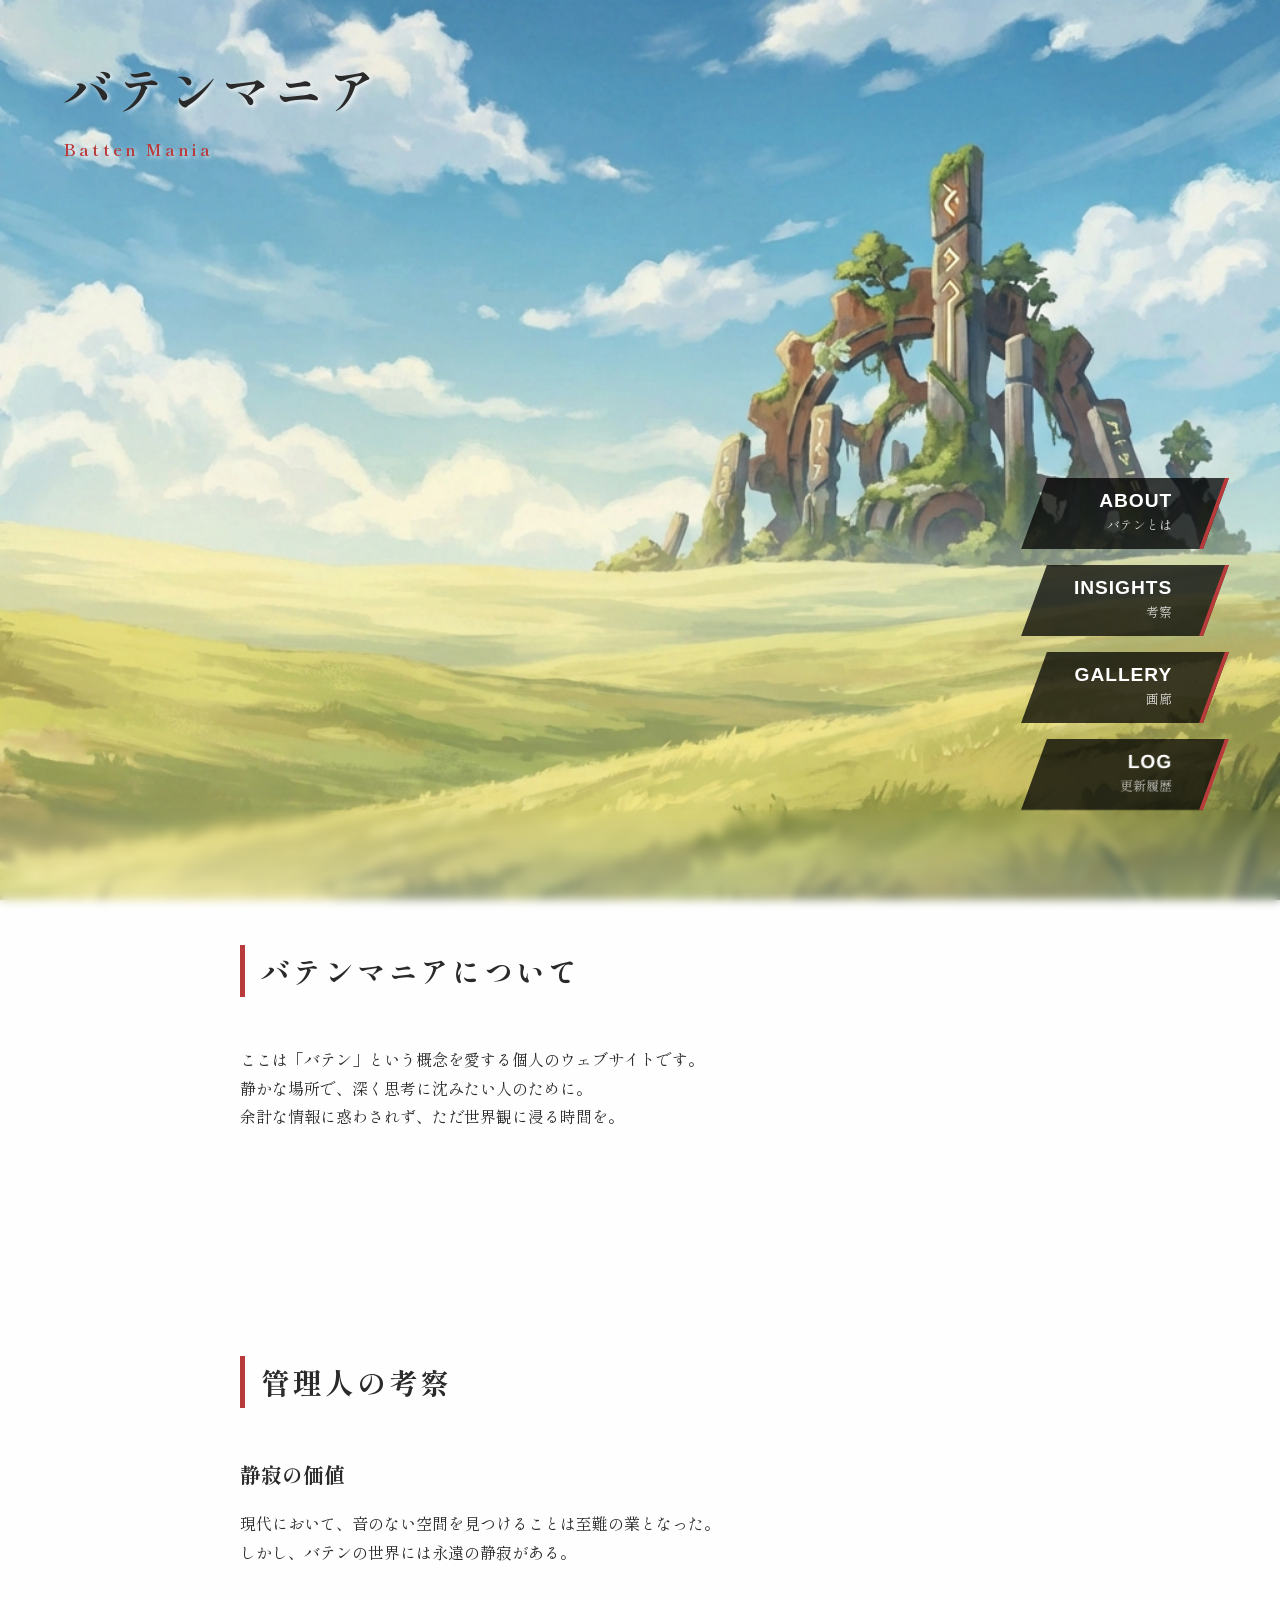
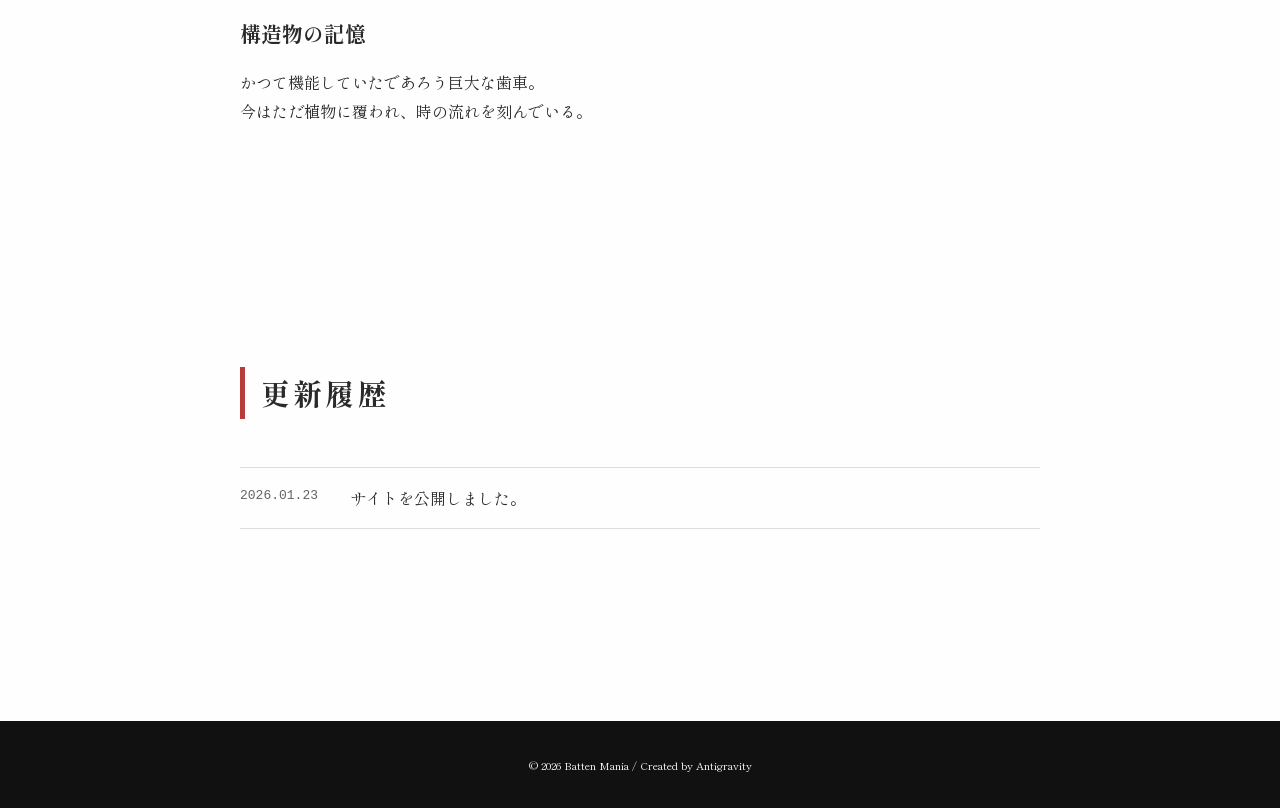
==== index.html @ ae15a0ea "Add files via upload" ====
<!DOCTYPE html>
<html lang="ja">
<head>
    <meta charset="UTF-8">
    <meta name="viewport" content="width=device-width, initial-scale=1.0">
    <title>バテンマニア | Batten Mania</title>
    <meta name="description" content="バテンマニア - 趣味と考察の個人サイト">
    <link rel="stylesheet" href="css/style.css">
    <link rel="preconnect" href="https://fonts.googleapis.com">
    <link rel="preconnect" href="https://fonts.gstatic.com" crossorigin>
    <link href="https://fonts.googleapis.com/css2?family=Shippori+Mincho:wght@400;700&display=swap" rel="stylesheet">
</head>
<body>

    <div class="background-layer"></div>

    <header class="site-header">
        <h1 class="site-title">バテンマニア</h1>
        <p class="site-subtitle">Batten Mania</p>
    </header>

    <main>
        <section id="hero" class="hero-section">
            <div class="hero-image-container">
                <img src="images/hero.png" alt="Batten Mania Hero Landscape" class="hero-image">
            </div>
            
            <nav class="slant-nav">
                <ul>
                    <li><a href="#about"><span class="nav-en">ABOUT</span><span class="nav-jp">バテンとは</span></a></li>
                    <li><a href="#insights"><span class="nav-en">INSIGHTS</span><span class="nav-jp">考察</span></a></li>
                    <li><a href="#gallery"><span class="nav-en">GALLERY</span><span class="nav-jp">画廊</span></a></li>
                    <li><a href="#log"><span class="nav-en">LOG</span><span class="nav-jp">更新履歴</span></a></li>
                </ul>
            </nav>
        </section>

        <section id="about" class="content-section">
            <div class="container">
                <h2>バテンマニアについて</h2>
                <p>
                    ここは「バテン」という概念を愛する個人のウェブサイトです。<br>
                    静かな場所で、深く思考に沈みたい人のために。<br>
                    余計な情報に惑わされず、ただ世界観に浸る時間を。
                </p>
            </div>
        </section>

        <section id="insights" class="content-section">
            <div class="container">
                <h2>管理人の考察</h2>
                <article>
                    <h3>静寂の価値</h3>
                    <p>現代において、音のない空間を見つけることは至難の業となった。<br>しかし、バテンの世界には永遠の静寂がある。</p>
                </article>
                <article>
                    <h3>構造物の記憶</h3>
                    <p>かつて機能していたであろう巨大な歯車。<br>今はただ植物に覆われ、時の流れを刻んでいる。</p>
                </article>
            </div>
        </section>

        <section id="log" class="content-section">
            <div class="container">
                <h2>更新履歴</h2>
                <ul class="log-list">
                    <li><span class="date">2026.01.23</span> <span class="text">サイトを公開しました。</span></li>
                </ul>
            </div>
        </section>
    </main>

    <footer class="site-footer">
        <small>&copy; 2026 Batten Mania / Created by Antigravity</small>
    </footer>

    <script src="js/main.js"></script>
</body>
</html>
---- css/style.css ----
/* Base Reset & Variables */
:root {
    --font-main: 'Shippori Mincho', 'Yu Mincho', serif;
    --color-bg: #fdfdfd;
    --color-text: #2a2a2a;
    --color-accent: #b93a3a;
    /* Muted Red */
    --color-nav-bg: rgba(0, 0, 0, 0.75);
    --color-nav-text: #fff;
    --hero-overlay: rgba(0, 0, 0, 0.1);
}

* {
    box-sizing: border-box;
    margin: 0;
    padding: 0;
}

body {
    font-family: var(--font-main);
    background-color: transparent;
    /* Changed to show fixed background */
    color: var(--color-text);
    line-height: 1.8;
    overflow-x: hidden;
    opacity: 0;
    /* JS Fade-in */
    transition: opacity 1.5s ease-out;
}

body.loaded {
    opacity: 1;
}

a {
    text-decoration: none;
    color: inherit;
    transition: color 0.3s;
}

/* Background Texture */
.background-layer {
    position: fixed;
    top: 0;
    left: 0;
    width: 100vw;
    height: 100vh;
    background-image: url("data:image/svg+xml,%3Csvg viewBox='0 0 200 200' xmlns='http://www.w3.org/2000/svg'%3E%3Cfilter id='noiseFilter'%3E%3CfeTurbulence type='fractalNoise' baseFrequency='0.65' numOctaves='3' stitchTiles='stitch'/%3E%3C/filter%3E%3Crect width='100%25' height='100%25' filter='url(%23noiseFilter)' opacity='0.05'/%3E%3C/svg%3E");
    pointer-events: none;
    z-index: -1;
}

/* Header (Title Overlay) */
.site-header {
    position: absolute;
    top: 5vh;
    left: 5vw;
    z-index: 10;
    text-shadow: 2px 2px 4px rgba(255, 255, 255, 0.8);
}

.site-title {
    font-size: 3rem;
    font-weight: 700;
    letter-spacing: 0.1em;
    margin-bottom: 0.2rem;
}

.site-subtitle {
    font-size: 1rem;
    letter-spacing: 0.2em;
    color: var(--color-accent);
    font-weight: bold;
}

/* Hero Section */
.hero-section {
    position: relative;
    width: 100%;
    height: 100vh;
    overflow: hidden;
    /* Keep nav inside */
    display: flex;
    align-items: center;
    justify-content: center;
    /* Spacer for the fixed background */
    background: transparent;
}

.hero-image-container {
    position: fixed;
    /* Fixed background */
    top: 0;
    left: 0;
    width: 100%;
    height: 100%;
    z-index: -2;
    /* Behind everything */
}

.hero-image {
    width: 100%;
    height: 100%;
    object-fit: cover;
    object-position: center;
}

/* Slanted Navigation */
.slant-nav {
    position: absolute;
    bottom: 10%;
    right: 5%;
    z-index: 20;
    display: flex;
    flex-direction: column;
    align-items: flex-end;
}

.slant-nav ul {
    list-style: none;
    display: flex;
    flex-direction: column;
    gap: 1rem;
}

.slant-nav li {
    position: relative;
    transform: skewX(-20deg);
    /* The Slant */
    background: var(--color-nav-bg);
    padding: 0.8rem 2.5rem;
    color: var(--color-nav-text);
    text-align: right;
    border-right: 4px solid var(--color-accent);
    transition: transform 0.3s ease, background 0.3s ease, padding-right 0.3s ease;
    cursor: pointer;
}

.slant-nav li:hover {
    background: var(--color-accent);
    padding-right: 3.5rem;
}

.slant-nav a {
    display: block;
    transform: skewX(20deg);
    /* Un-slant text */
    text-align: right;
}

.nav-en {
    display: block;
    font-family: sans-serif;
    font-weight: bold;
    font-size: 1.2rem;
    letter-spacing: 0.05em;
    line-height: 1;
}

.nav-jp {
    display: block;
    font-size: 0.8rem;
    opacity: 0.8;
    margin-top: 0.2rem;
}

/* Content Sections */
.content-section {
    padding: 6rem 10%;
    min-height: 50vh;
    border-bottom: 1px solid rgba(255, 255, 255, 0.1);
    position: relative;
    z-index: 1;
    /* Glassmorphism gradient for smooth transition */
    background: linear-gradient(to bottom,
            rgba(253, 253, 253, 0) 0%,
            rgba(253, 253, 253, 0.3) 20%,
            rgba(253, 253, 253, 0.5) 100%);
    backdrop-filter: blur(5px);
    -webkit-backdrop-filter: blur(5px);
    margin-top: -10vh;
    /* Overlap slightly with hero */
    padding-top: 15vh;
}

/* Reset margin top for following sections */
.content-section+.content-section {
    margin-top: 0;
    padding-top: 6rem;
    background: rgba(253, 253, 253, 0.5);
    backdrop-filter: blur(5px);
    -webkit-backdrop-filter: blur(5px);
}

.container {
    max-width: 800px;
    margin: 0 auto;
}

h2 {
    font-size: 1.8rem;
    margin-bottom: 3rem;
    border-left: 5px solid var(--color-accent);
    padding-left: 1rem;
    letter-spacing: 0.1em;
}

article {
    margin-bottom: 3rem;
}

h3 {
    font-size: 1.3rem;
    margin-bottom: 1rem;
    font-weight: bold;
}

p {
    margin-bottom: 1.5rem;
    text-align: justify;
}

.log-list {
    list-style: none;
    border-top: 1px solid #ddd;
}

.log-list li {
    padding: 1rem 0;
    border-bottom: 1px solid #ddd;
    display: flex;
    gap: 2rem;
}

.date {
    font-family: monospace;
    color: #666;
}

/* Footer */
.site-footer {
    padding: 2rem;
    text-align: center;
    background: #111;
    color: #fff;
    font-size: 0.8rem;
}

/* Responsive */
@media (max-width: 768px) {
    .site-title {
        font-size: 2rem;
    }

    .slant-nav {
        right: 0;
        bottom: 5%;
    }

    .slant-nav li {
        padding: 0.8rem 1.5rem;
    }

    .content-section {
        padding: 4rem 5%;
    }
}
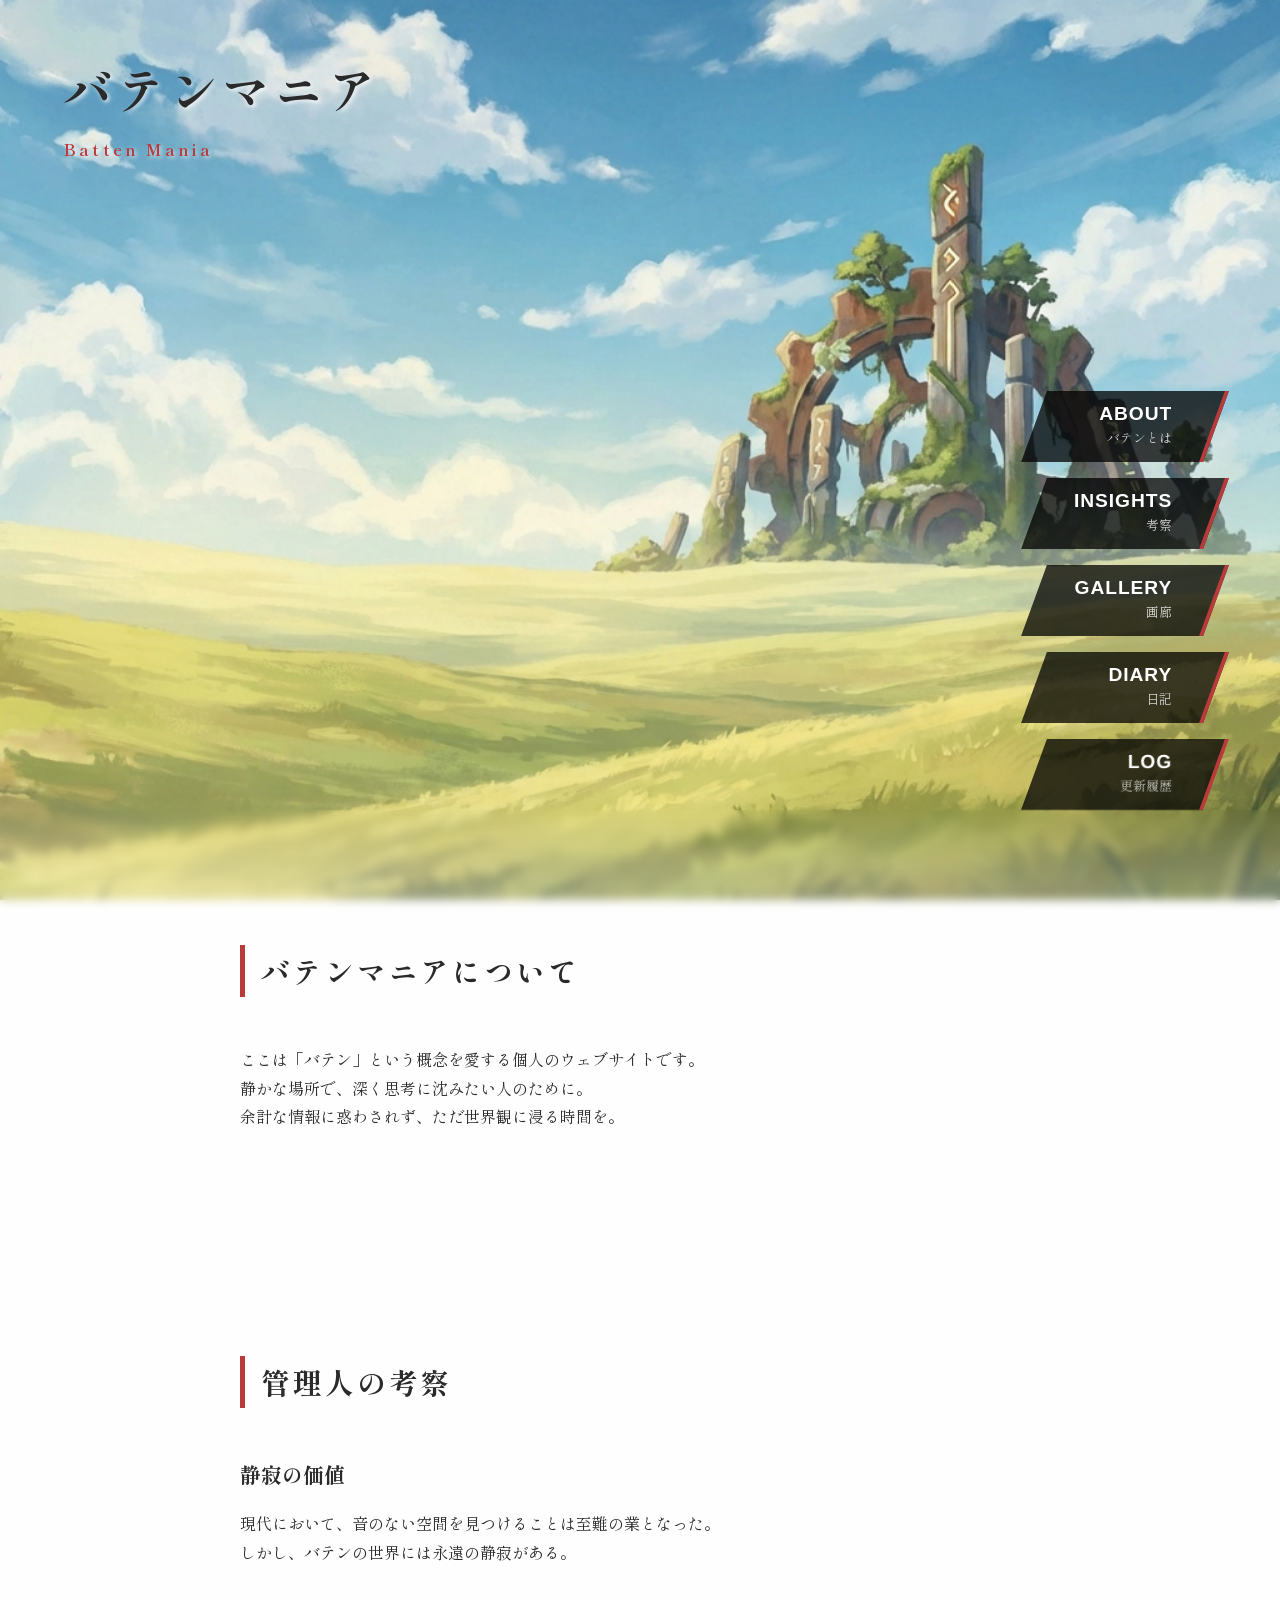
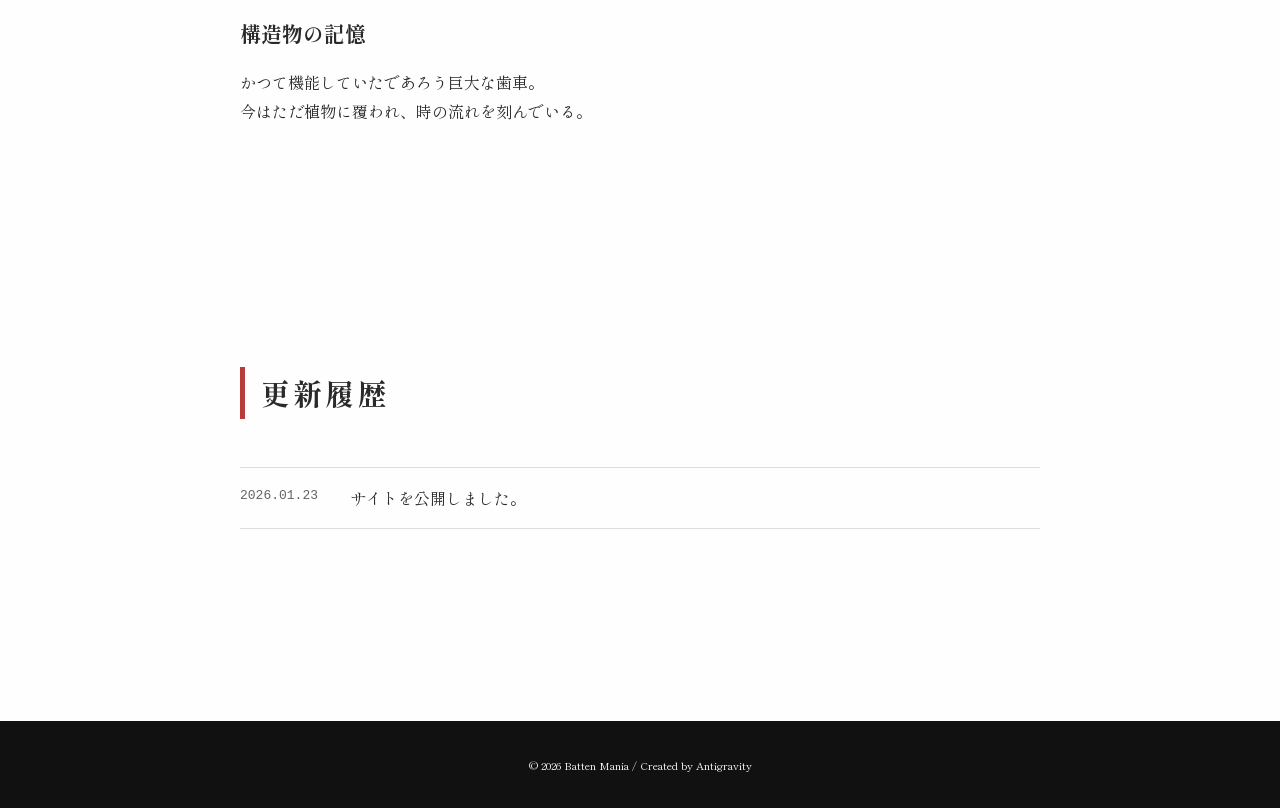
==== commit 60fd5085: "Add files via upload" ====
--- a/index.html
+++ b/index.html
@@ -1,5 +1,6 @@
 <!DOCTYPE html>
 <html lang="ja">
+
 <head>
     <meta charset="UTF-8">
     <meta name="viewport" content="width=device-width, initial-scale=1.0">
@@ -10,6 +11,7 @@
     <link rel="preconnect" href="https://fonts.gstatic.com" crossorigin>
     <link href="https://fonts.googleapis.com/css2?family=Shippori+Mincho:wght@400;700&display=swap" rel="stylesheet">
 </head>
+
 <body>
 
     <div class="background-layer"></div>
@@ -24,12 +26,13 @@
             <div class="hero-image-container">
                 <img src="images/hero.png" alt="Batten Mania Hero Landscape" class="hero-image">
             </div>
-            
+
             <nav class="slant-nav">
                 <ul>
                     <li><a href="#about"><span class="nav-en">ABOUT</span><span class="nav-jp">バテンとは</span></a></li>
                     <li><a href="#insights"><span class="nav-en">INSIGHTS</span><span class="nav-jp">考察</span></a></li>
                     <li><a href="#gallery"><span class="nav-en">GALLERY</span><span class="nav-jp">画廊</span></a></li>
+                    <li><a href="diary.html"><span class="nav-en">DIARY</span><span class="nav-jp">日記</span></a></li>
                     <li><a href="#log"><span class="nav-en">LOG</span><span class="nav-jp">更新履歴</span></a></li>
                 </ul>
             </nav>
@@ -76,4 +79,5 @@
 
     <script src="js/main.js"></script>
 </body>
-</html>
+
+</html>
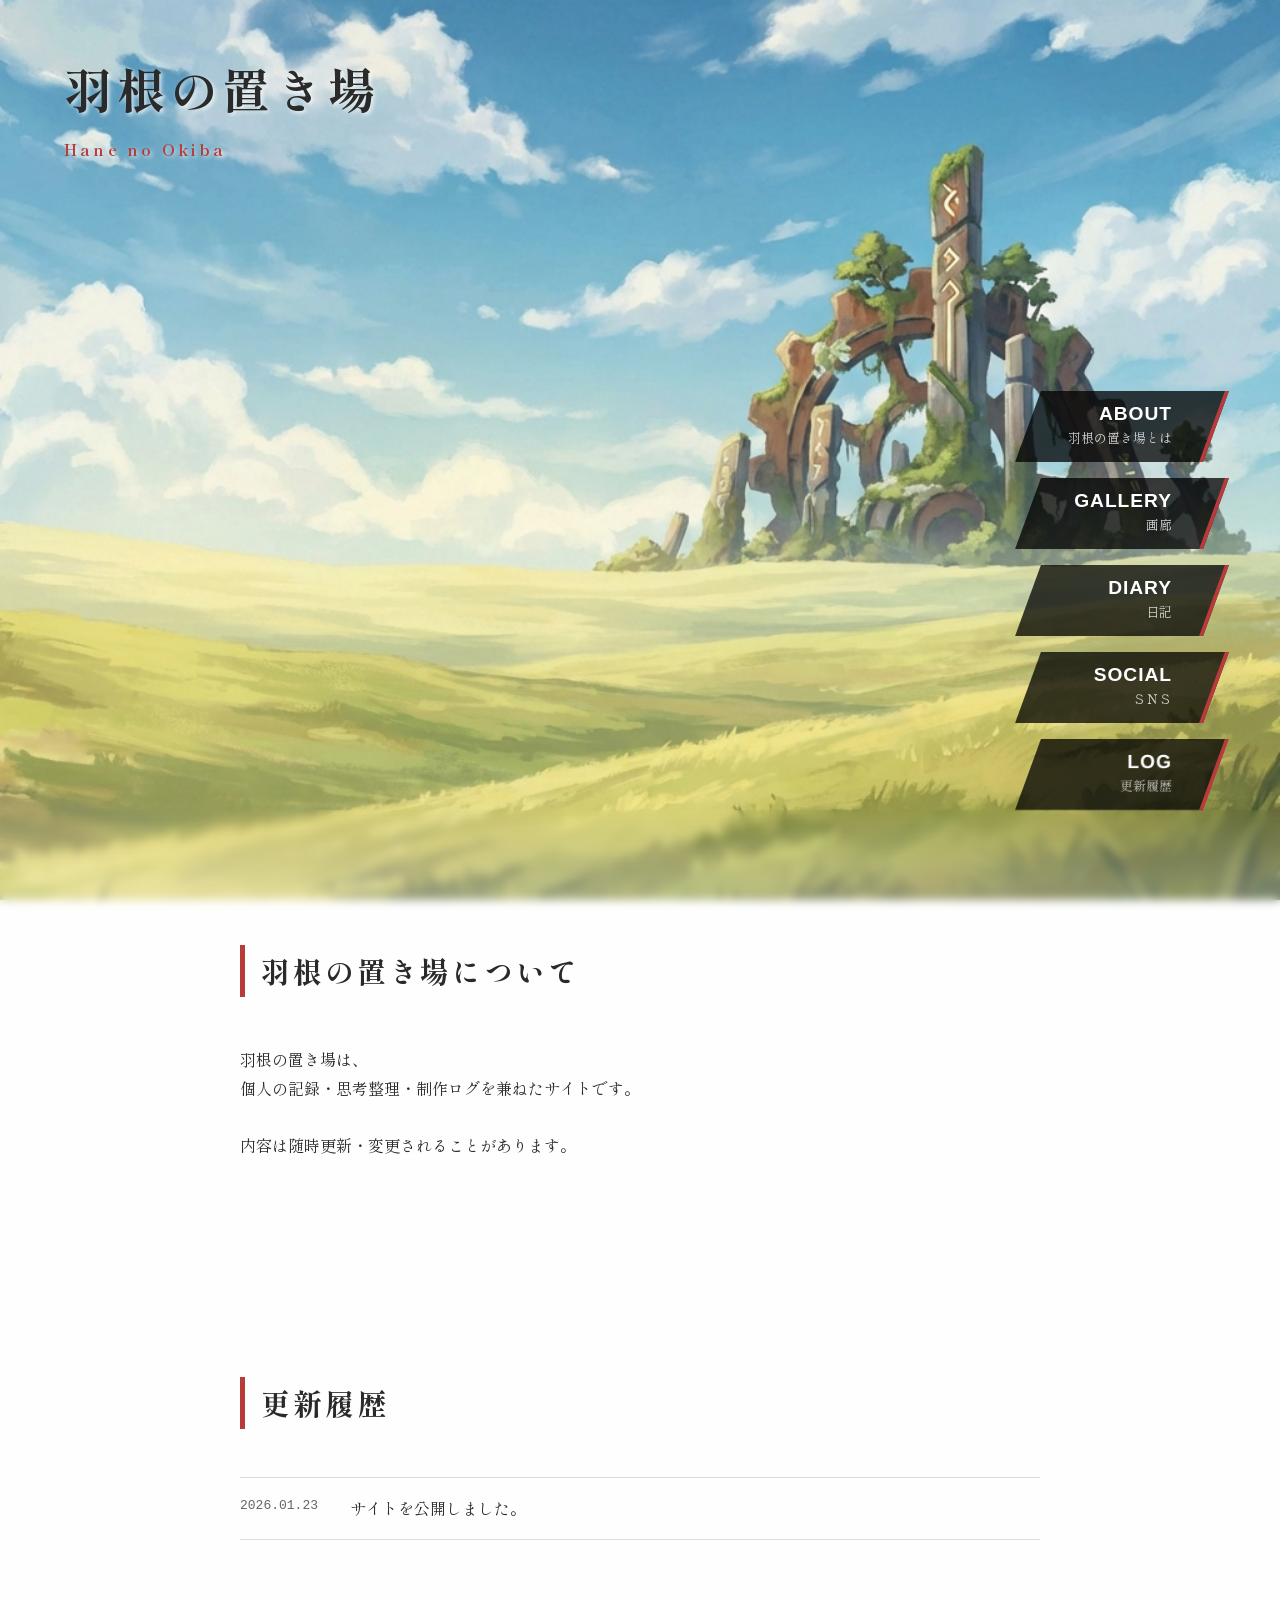
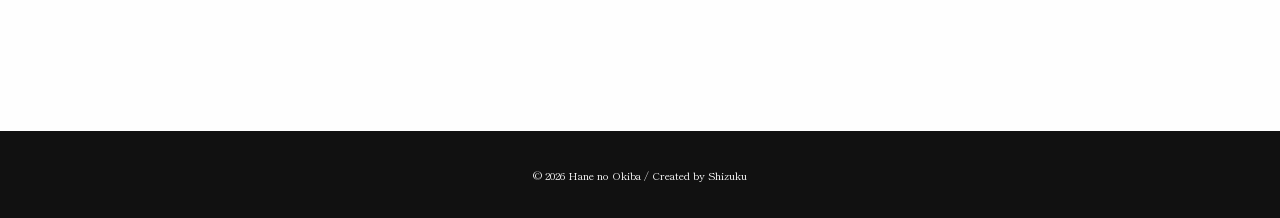
==== commit c97b5afa: "Add files via upload" ====
--- a/index.html
+++ b/index.html
@@ -4,8 +4,8 @@
 <head>
     <meta charset="UTF-8">
     <meta name="viewport" content="width=device-width, initial-scale=1.0">
-    <title>バテンマニア | Batten Mania</title>
-    <meta name="description" content="バテンマニア - 趣味と考察の個人サイト">
+    <title>羽根の置き場 | Hane no Okiba</title>
+    <meta name="description" content="羽根の置き場 - 趣味と考察の個人サイト">
     <link rel="stylesheet" href="css/style.css">
     <link rel="preconnect" href="https://fonts.googleapis.com">
     <link rel="preconnect" href="https://fonts.gstatic.com" crossorigin>
@@ -17,22 +17,22 @@
     <div class="background-layer"></div>
 
     <header class="site-header">
-        <h1 class="site-title">バテンマニア</h1>
-        <p class="site-subtitle">Batten Mania</p>
+        <h1 class="site-title">羽根の置き場</h1>
+        <p class="site-subtitle">Hane no Okiba</p>
     </header>
 
     <main>
         <section id="hero" class="hero-section">
             <div class="hero-image-container">
-                <img src="images/hero.png" alt="Batten Mania Hero Landscape" class="hero-image">
+                <img src="images/hero.png" alt="Hane no Okiba Hero Landscape" class="hero-image">
             </div>
 
             <nav class="slant-nav">
                 <ul>
-                    <li><a href="#about"><span class="nav-en">ABOUT</span><span class="nav-jp">バテンとは</span></a></li>
-                    <li><a href="#insights"><span class="nav-en">INSIGHTS</span><span class="nav-jp">考察</span></a></li>
+                    <li><a href="#about"><span class="nav-en">ABOUT</span><span class="nav-jp">羽根の置き場とは</span></a></li>
                     <li><a href="#gallery"><span class="nav-en">GALLERY</span><span class="nav-jp">画廊</span></a></li>
                     <li><a href="diary.html"><span class="nav-en">DIARY</span><span class="nav-jp">日記</span></a></li>
+                    <li><a href="social.html"><span class="nav-en">SOCIAL</span><span class="nav-jp">ＳＮＳ</span></a></li>
                     <li><a href="#log"><span class="nav-en">LOG</span><span class="nav-jp">更新履歴</span></a></li>
                 </ul>
             </nav>
@@ -40,28 +40,17 @@
 
         <section id="about" class="content-section">
             <div class="container">
-                <h2>バテンマニアについて</h2>
+                <h2>羽根の置き場について</h2>
                 <p>
-                    ここは「バテン」という概念を愛する個人のウェブサイトです。<br>
-                    静かな場所で、深く思考に沈みたい人のために。<br>
-                    余計な情報に惑わされず、ただ世界観に浸る時間を。
+                    羽根の置き場は、<br>
+                    個人の記録・思考整理・制作ログを兼ねたサイトです。<br>
+                    <br>
+                    内容は随時更新・変更されることがあります。
                 </p>
             </div>
         </section>
 
-        <section id="insights" class="content-section">
-            <div class="container">
-                <h2>管理人の考察</h2>
-                <article>
-                    <h3>静寂の価値</h3>
-                    <p>現代において、音のない空間を見つけることは至難の業となった。<br>しかし、バテンの世界には永遠の静寂がある。</p>
-                </article>
-                <article>
-                    <h3>構造物の記憶</h3>
-                    <p>かつて機能していたであろう巨大な歯車。<br>今はただ植物に覆われ、時の流れを刻んでいる。</p>
-                </article>
-            </div>
-        </section>
+
 
         <section id="log" class="content-section">
             <div class="container">
@@ -74,7 +63,7 @@
     </main>
 
     <footer class="site-footer">
-        <small>&copy; 2026 Batten Mania / Created by Antigravity</small>
+        <small>&copy; 2026 Hane no Okiba / Created by Shizuku</small>
     </footer>
 
     <script src="js/main.js"></script>
